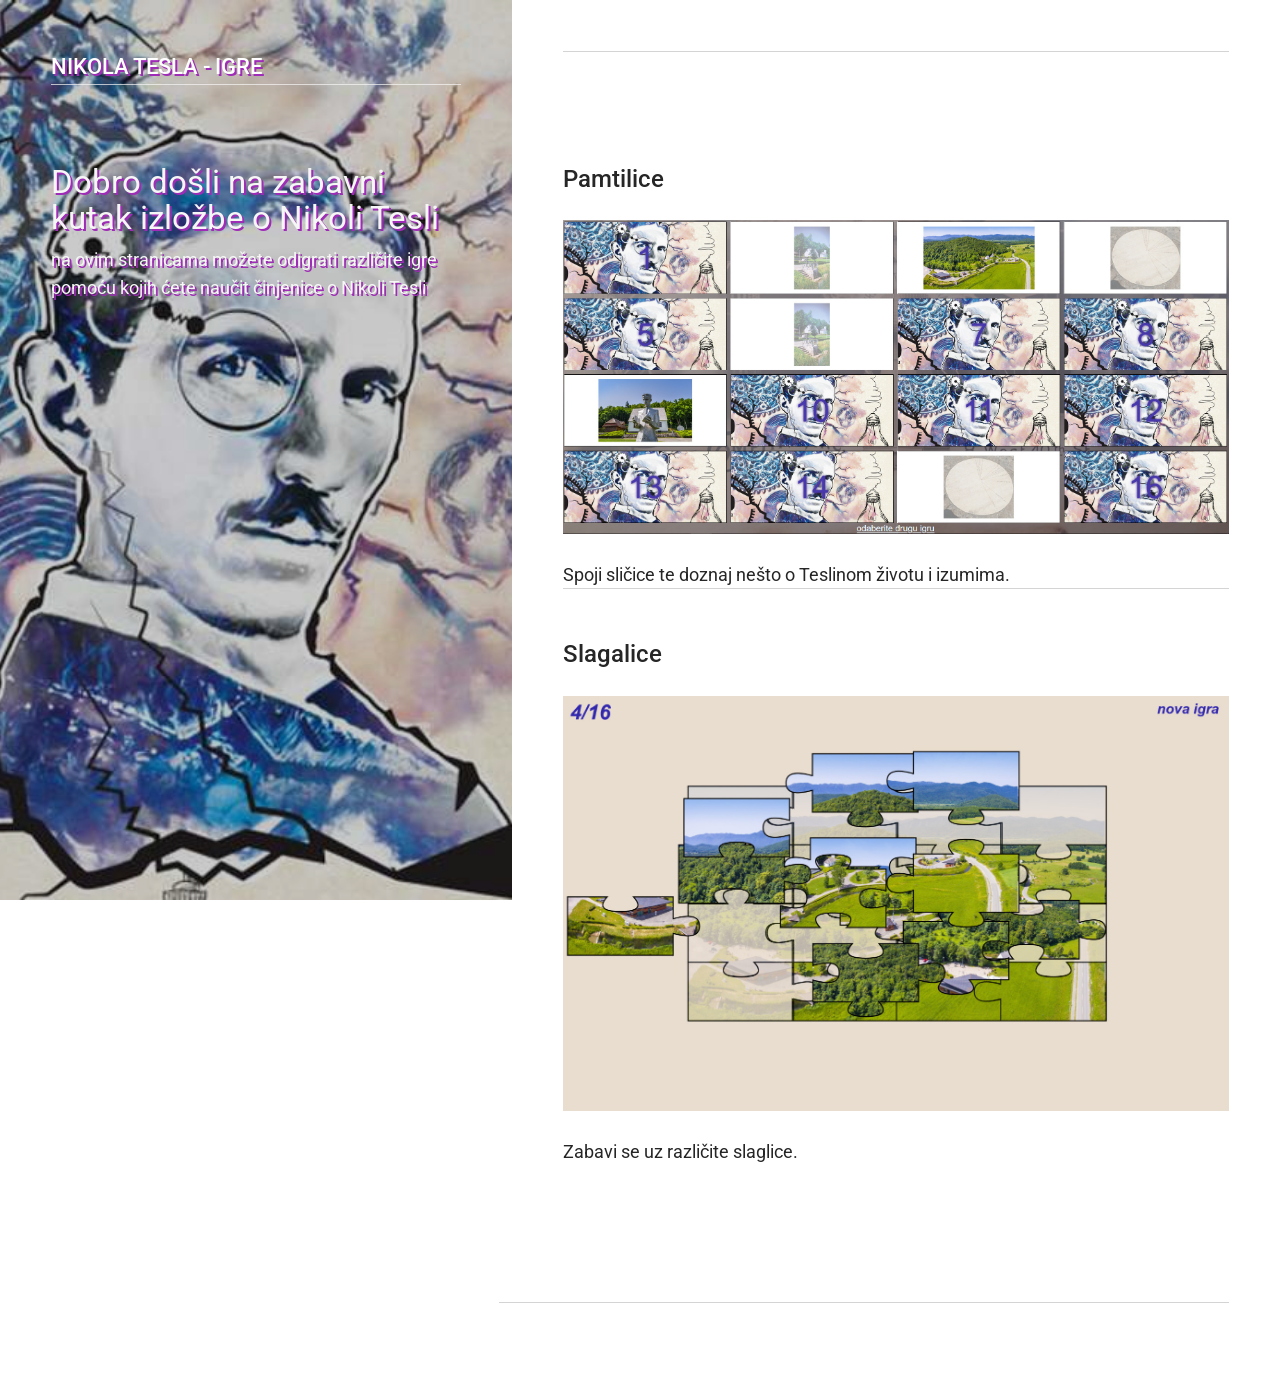
==== index.html @ 5ed70e1e "fix" ====
<!DOCTYPE html>
<html lang="en">

<head>
    <meta charset="utf-8">
    <meta http-equiv="X-UA-Compatible" content="IE=edge">
    <meta name="viewport" content="width=device-width,initial-scale=1">
    <title>My blog - Nikola Tesla - igre</title>
    <meta name="robots" content="noindex, nofollow">
    <meta name="generator" content="Publii Open-Source CMS for Static Site">
    <link rel="amphtml" href="https://borna12.github.io/tesla/amp/">
    <link type="application/atom+xml" rel="alternate" href="https://borna12.github.io/tesla/feed.xml">
    <meta property="og:title" content="My blog - Nikola Tesla - igre">
    <meta property="og:site_name" content="My blog - Nikola Tesla - igre">
    <meta property="og:description" content="">
    <meta property="og:url" content="https://borna12.github.io/tesla/">
    <meta property="og:type" content="website">
    <link rel="preconnect" href="https://fonts.gstatic.com/" crossorigin>
    <link href="https://fonts.googleapis.com/css?family=Roboto:400,500" rel="stylesheet">
    <link rel="stylesheet"
        href="https://borna12.github.io/tesla/assets/css/style.css?v=146d277e39de30c2793e023e1980cc60">
    <script
        type="application/ld+json">{"@context":"http://schema.org","@type":"Organization","name":"Nikola Tesla - igre","url":"https://borna12.github.io/tesla"}</script>
    <script async
        src="https://borna12.github.io/tesla/assets/js/lazysizes.min.js?v=dc4b666bb3324aea4ead22e26059c761"></script>
</head>

<body>
    <div class="container">
        <nav class="menu">
            <ul class="navbar__menu"></ul><button class="menu__close js-menu__close">Close</button>
        </nav>
        <div class="content js-content">
            <header>
                <div class="top"><a class="logo" href="https://borna12.github.io/tesla" style="text-shadow: 2px 2px #9f2cb6;">Nikola Tesla - igre</a></div>
                <div class="top top--right is-sticky"></div>
            </header>
            <main class="main">
                <section class="main__left">
                    <div class="hero"><img src="https://borna12.github.io/tesla/media/website/pozadina.jpg"
                            srcset="https://borna12.github.io/tesla/media/website/responsive/pozadina-xs.jpg 300w, https://borna12.github.io/tesla/media/website/responsive/pozadina-sm.jpg 480w, https://borna12.github.io/tesla/media/website/responsive/pozadina-md.jpg 768w, https://borna12.github.io/tesla/media/website/responsive/pozadina-lg.jpg 1024w, https://borna12.github.io/tesla/media/website/responsive/pozadina-xl.jpg 1280w, https://borna12.github.io/tesla/media/website/responsive/pozadina-2xl.jpg 1600w"
                            sizes="(min-width: 61.3125em) 50vw, 100vw" alt=""></div>
                    <header>
                        <h1>Dobro došli na zabavni kutak izložbe o Nikoli Tesli</h1>
                        <p>na ovim stranicama možete odigrati različite igre pomoću kojih ćete naučit činjenice o Nikoli
                            Tesli</p>
                    </header>
                </section>
                <div class="main__right category">
                    <div>
                        <article>
                            <header>
                                <h2><a href="https://borna12.github.io/tesla/pamtilica/index.html">Pamtilice</a></h2>
                                <p class="post__meta"><time datetime="2020-02-16T18:24">February 16, 2020 </time>by <a
                                        href="https://borna12.github.io/tesla/authors/josip-mihaljevic-marijana-boric/"
                                        title="Josip Mihaljević; Marijana Borić">Josip Mihaljević; Marijana Borić</a>
                                </p>
                            </header>
                            <p><a href="https://borna12.github.io/tesla/pamtilica/index.html"><img src="pamtilica.jpg" style="width:100%;height:auto"></a></p>
                            <p>Spoji sličice te doznaj nešto o Teslinom životu i izumima.</p>
                        </article>
                        <article>
                            <header>
                                <h2><a href="https://borna12.github.io/tesla/slagalice/index.html">Slagalice</a></h2>
                                <p class="post__meta"><time datetime="2020-02-16T18:18">February 16, 2020 </time>by <a
                                        href="https://borna12.github.io/tesla/authors/josip-mihaljevic-marijana-boric/"
                                        title="Josip Mihaljević; Marijana Borić">Josip Mihaljević; Marijana Borić</a>
                                </p>
                            </header>
                            <p><a href="https://borna12.github.io/tesla/slagalice/index.html"><img src="slagalica.jpg" style="width:100%;height:auto"></a></p>
                            <p>Zabavi se uz različite slaglice.</p>
                        </article>
                    </div>
                </div>
            </main>
            <footer class="footer">
                <div class="footer__copyright">Powered by Publii</div>
            </footer>
        </div>
    </div>
    <script defer="defer"
        src="https://borna12.github.io/tesla/assets/js/jquery-3.2.1.slim.min.js?v=f307ecc7f6353949f03c06ffa70652a2"></script>
    <script defer="defer"
        src="https://borna12.github.io/tesla/assets/js/scripts.min.js?v=26d3bc49d3a07b5c3737fd74ea1ba4d4"></script>
</body>

</html>
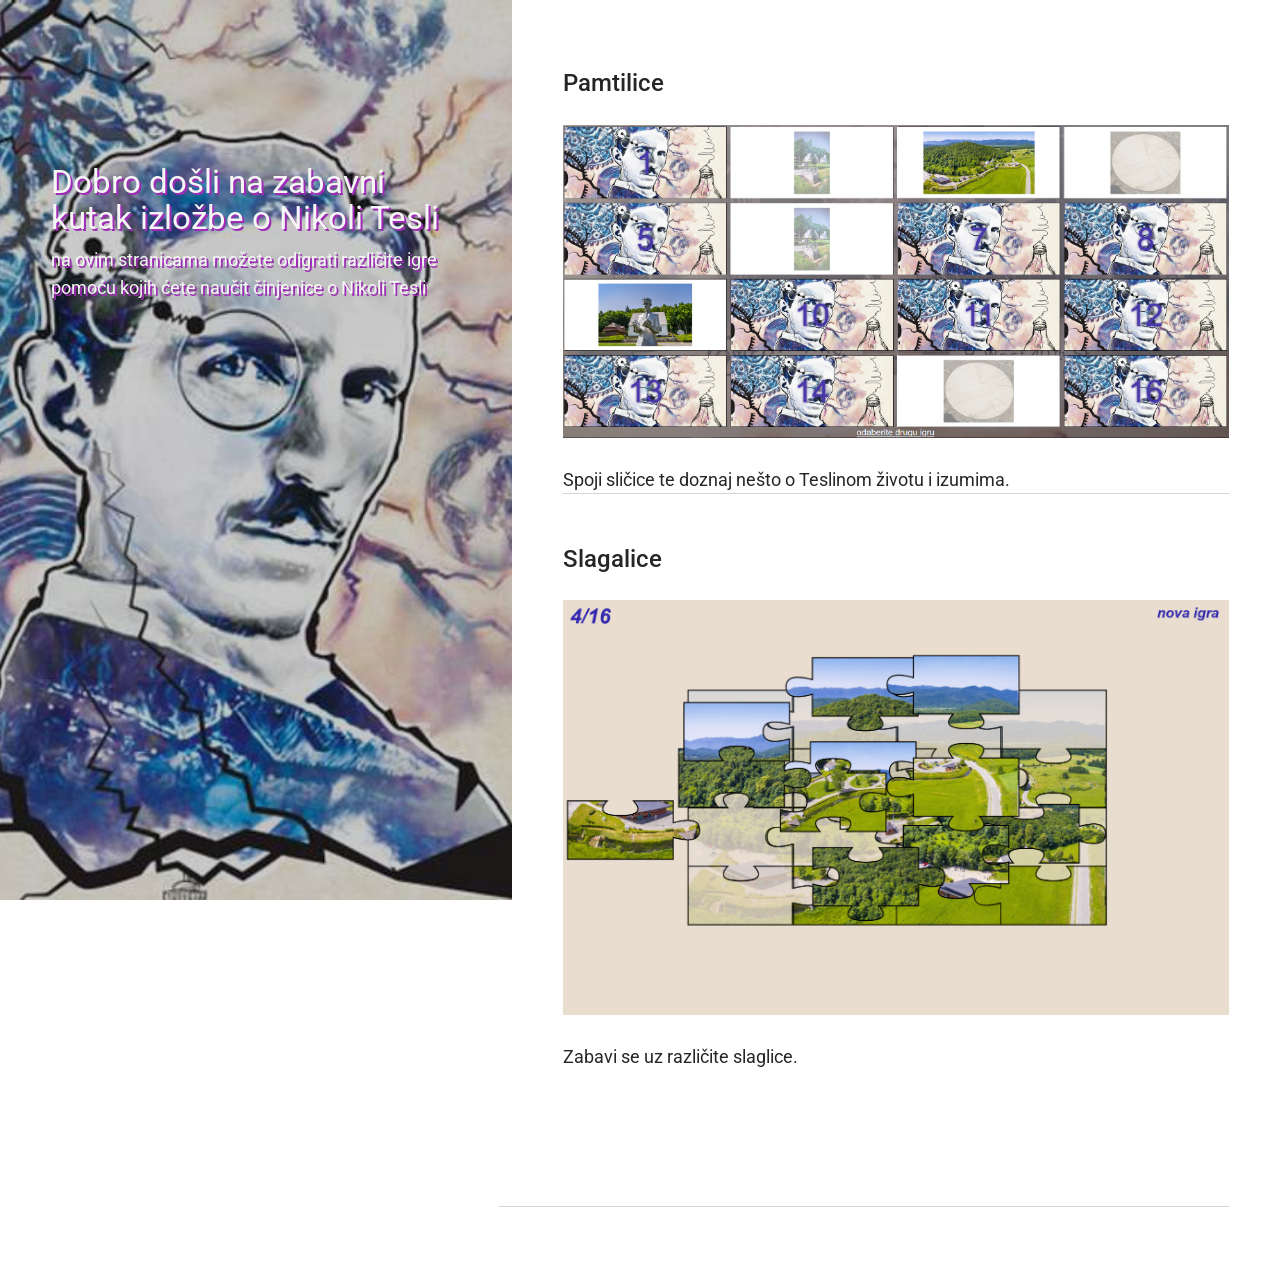
==== commit 93feaeca: "header" ====
--- a/index.html
+++ b/index.html
@@ -31,10 +31,7 @@
             <ul class="navbar__menu"></ul><button class="menu__close js-menu__close">Close</button>
         </nav>
         <div class="content js-content">
-            <header>
-                <div class="top"><a class="logo" href="https://borna12.github.io/tesla" style="text-shadow: 2px 2px #9f2cb6;">Nikola Tesla - igre</a></div>
-                <div class="top top--right is-sticky"></div>
-            </header>
+           
             <main class="main">
                 <section class="main__left">
                     <div class="hero"><img src="https://borna12.github.io/tesla/media/website/pozadina.jpg"
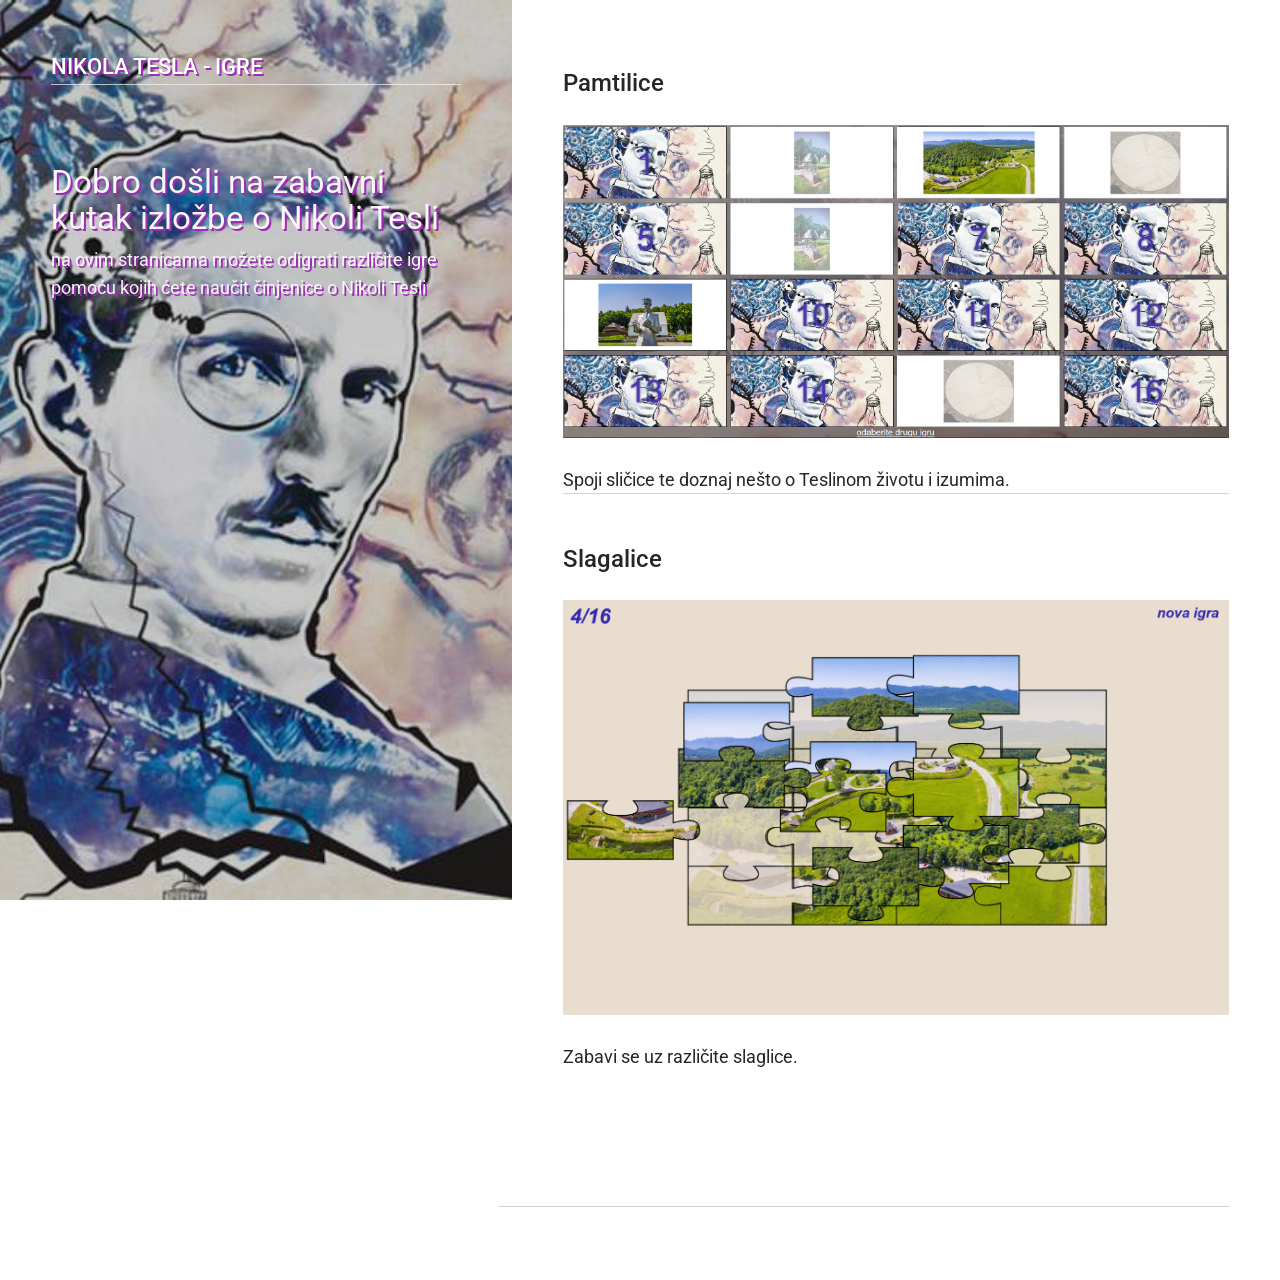
==== commit 4ca14b82: "efekt" ====
--- a/index.html
+++ b/index.html
@@ -5,13 +5,13 @@
     <meta charset="utf-8">
     <meta http-equiv="X-UA-Compatible" content="IE=edge">
     <meta name="viewport" content="width=device-width,initial-scale=1">
-    <title>My blog - Nikola Tesla - igre</title>
+    <title>Nikola Tesla - igre</title>
     <meta name="robots" content="noindex, nofollow">
     <meta name="generator" content="Publii Open-Source CMS for Static Site">
     <link rel="amphtml" href="https://borna12.github.io/tesla/amp/">
     <link type="application/atom+xml" rel="alternate" href="https://borna12.github.io/tesla/feed.xml">
-    <meta property="og:title" content="My blog - Nikola Tesla - igre">
-    <meta property="og:site_name" content="My blog - Nikola Tesla - igre">
+    <meta property="og:title" content="Nikola Tesla - igre">
+    <meta property="og:site_name" content="Nikola Tesla - igre">
     <meta property="og:description" content="">
     <meta property="og:url" content="https://borna12.github.io/tesla/">
     <meta property="og:type" content="website">
@@ -31,7 +31,9 @@
             <ul class="navbar__menu"></ul><button class="menu__close js-menu__close">Close</button>
         </nav>
         <div class="content js-content">
-           
+            <header>
+                <div class="top"><a class="logo" href="https://borna12.github.io/tesla" style="text-shadow: 2px 2px #9f2cb6;">Nikola Tesla - igre</a></div>
+            </header>
             <main class="main">
                 <section class="main__left">
                     <div class="hero"><img src="https://borna12.github.io/tesla/media/website/pozadina.jpg"
@@ -53,7 +55,15 @@
                                         title="Josip Mihaljević; Marijana Borić">Josip Mihaljević; Marijana Borić</a>
                                 </p>
                             </header>
-                            <p><a href="https://borna12.github.io/tesla/pamtilica/index.html"><img src="pamtilica.jpg" style="width:100%;height:auto"></a></p>
+                            <p><a href="https://borna12.github.io/tesla/pamtilica/index.html">
+                                
+                                <div class="hover01 column">
+                                    <div>
+                                      <figure><img src="pamtilica.jpg" style="width:100%;height:auto">
+                                      </figure>
+                                    </div>
+                                    </div></a>
+                                    </p>
                             <p>Spoji sličice te doznaj nešto o Teslinom životu i izumima.</p>
                         </article>
                         <article>
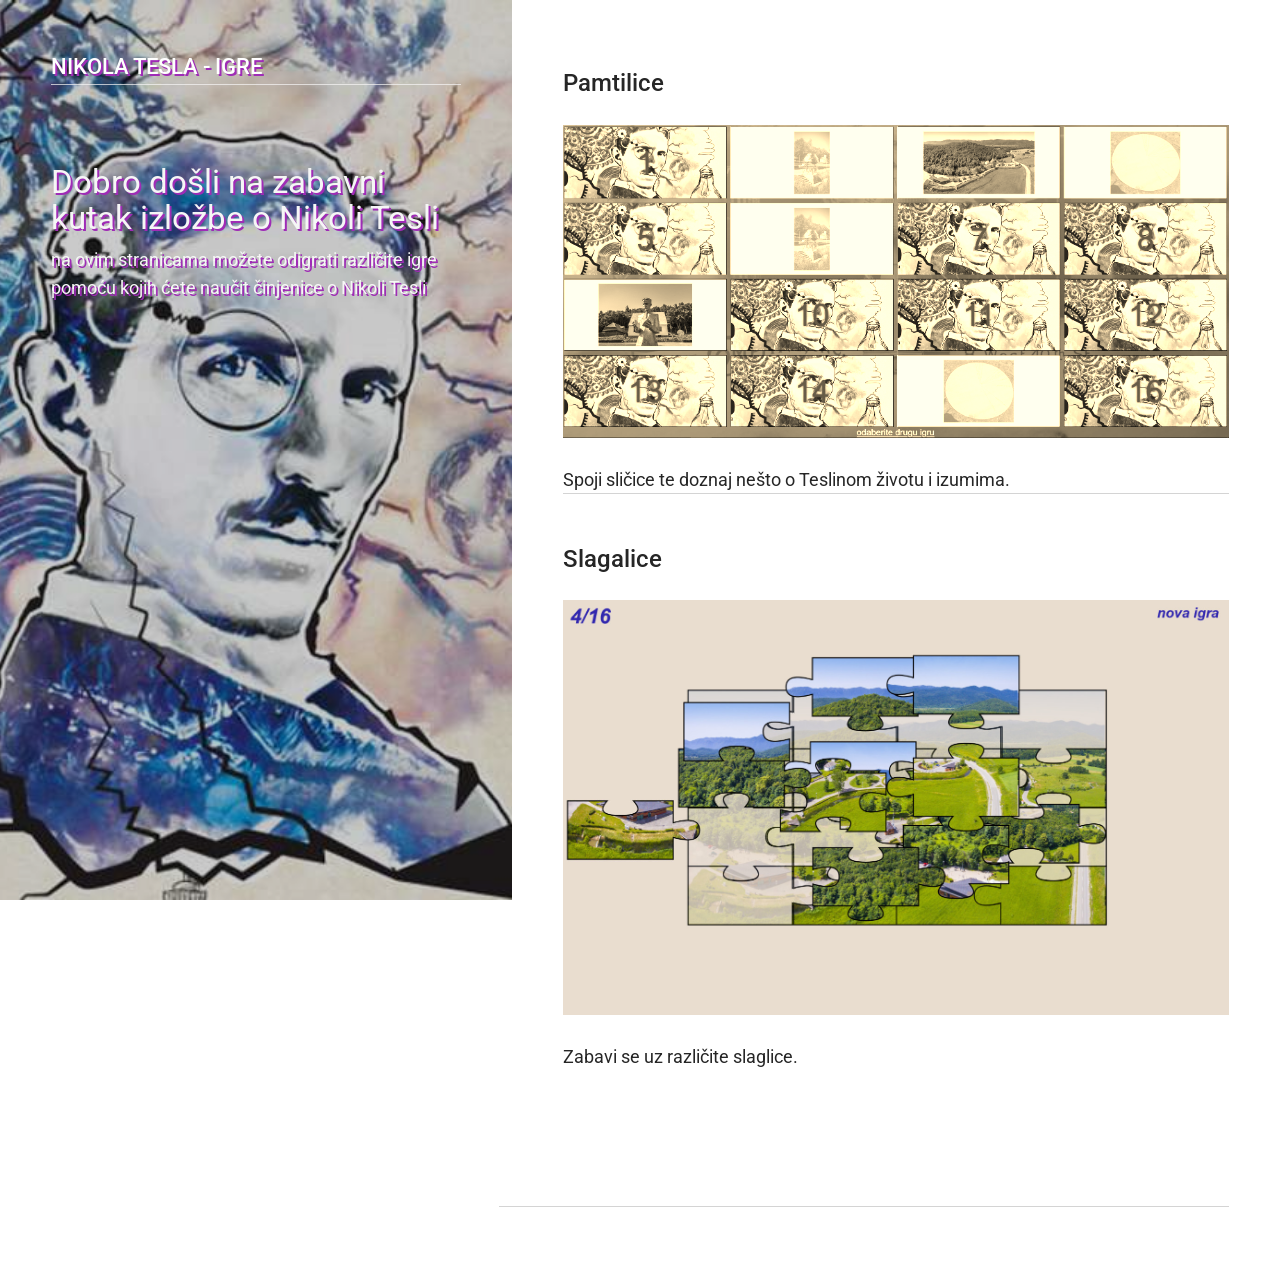
==== commit b1b339aa: "sepia" ====
--- a/index.html
+++ b/index.html
@@ -57,12 +57,13 @@
                             </header>
                             <p><a href="https://borna12.github.io/tesla/pamtilica/index.html">
                                 
-                                <div class="hover01 column">
+                                <div class="hover09 column">
                                     <div>
                                       <figure><img src="pamtilica.jpg" style="width:100%;height:auto">
                                       </figure>
                                     </div>
                                     </div></a>
+                                    
                                     </p>
                             <p>Spoji sličice te doznaj nešto o Teslinom životu i izumima.</p>
                         </article>
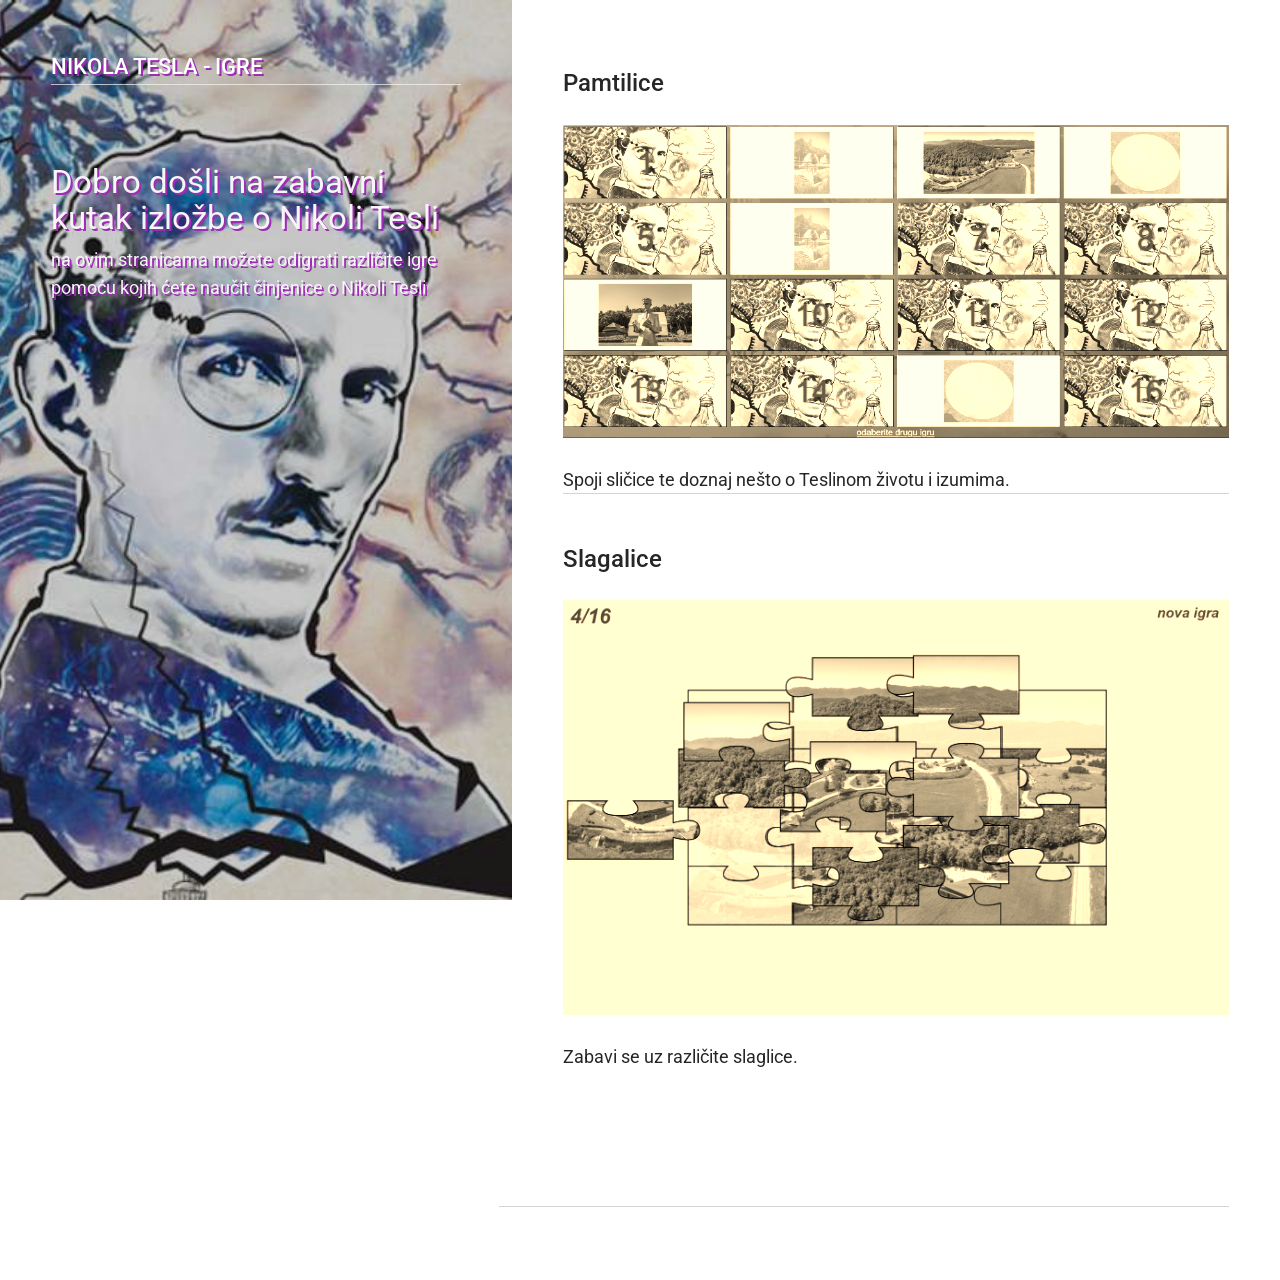
==== commit 368c1698: "sep2" ====
--- a/index.html
+++ b/index.html
@@ -75,7 +75,13 @@
                                         title="Josip Mihaljević; Marijana Borić">Josip Mihaljević; Marijana Borić</a>
                                 </p>
                             </header>
-                            <p><a href="https://borna12.github.io/tesla/slagalice/index.html"><img src="slagalica.jpg" style="width:100%;height:auto"></a></p>
+                            <p><a href="https://borna12.github.io/tesla/slagalice/index.html">
+                                <div class="hover09 column">
+                                    <div>
+                                      <figure>
+                                <img src="slagalica.jpg" style="width:100%;height:auto"> </figure>
+                            </div>
+                            </div></a></p>
                             <p>Zabavi se uz različite slaglice.</p>
                         </article>
                     </div>
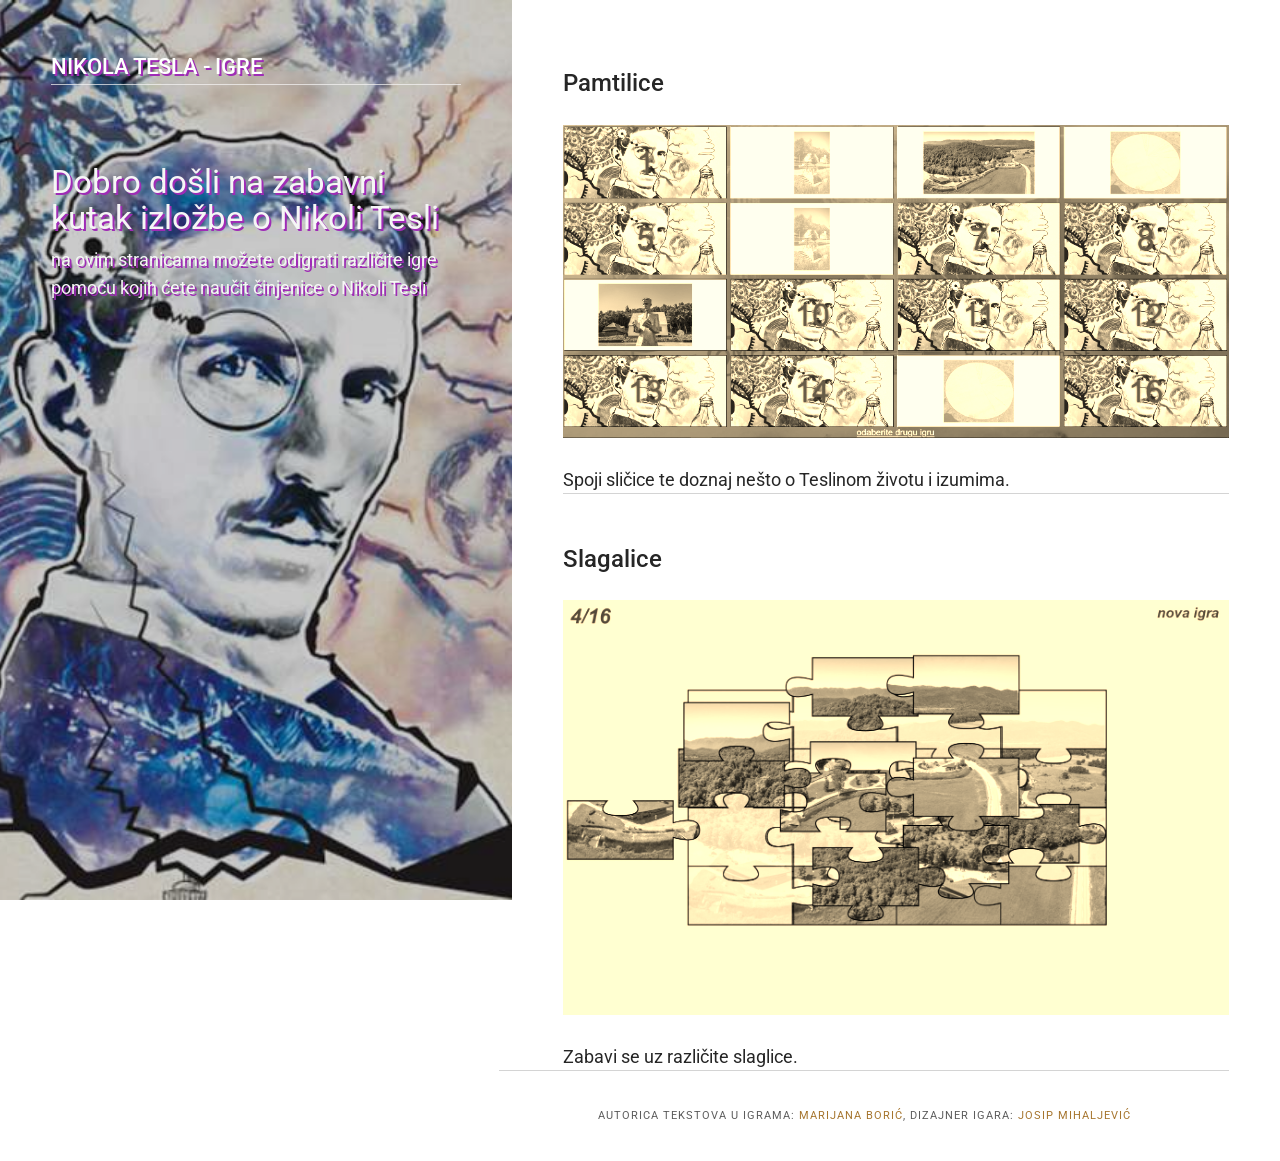
==== commit 41c2ae0e: "tesla gotovo" ====
--- a/index.html
+++ b/index.html
@@ -10,6 +10,23 @@
     <meta name="generator" content="Publii Open-Source CMS for Static Site">
     <link rel="amphtml" href="https://borna12.github.io/tesla/amp/">
     <link type="application/atom+xml" rel="alternate" href="https://borna12.github.io/tesla/feed.xml">
+    <link rel="apple-touch-icon" sizes="57x57" href="apple-icon-57x57.png">
+    <link rel="apple-touch-icon" sizes="60x60" href="apple-icon-60x60.png">
+    <link rel="apple-touch-icon" sizes="72x72" href="apple-icon-72x72.png">
+    <link rel="apple-touch-icon" sizes="76x76" href="apple-icon-76x76.png">
+    <link rel="apple-touch-icon" sizes="114x114" href="apple-icon-114x114.png">
+    <link rel="apple-touch-icon" sizes="120x120" href="apple-icon-120x120.png">
+    <link rel="apple-touch-icon" sizes="144x144" href="apple-icon-144x144.png">
+    <link rel="apple-touch-icon" sizes="152x152" href="apple-icon-152x152.png">
+    <link rel="apple-touch-icon" sizes="180x180" href="apple-icon-180x180.png">
+    <link rel="icon" type="image/png" sizes="192x192" href="android-icon-192x192.png">
+    <link rel="icon" type="image/png" sizes="32x32" href="favicon-32x32.png">
+    <link rel="icon" type="image/png" sizes="96x96" href="favicon-96x96.png">
+    <link rel="icon" type="image/png" sizes="16x16" href="favicon-16x16.png">
+    <META NAME="ROBOTS" CONTENT="NOINDEX, NOFOLLOW">
+    <link rel="manifest" href="manifest.json">
+    <meta name="msapplication-TileColor" content="#ffffff">
+    <meta name="msapplication-TileImage" content="ms-icon-144x144.png">
     <meta property="og:title" content="Nikola Tesla - igre">
     <meta property="og:site_name" content="Nikola Tesla - igre">
     <meta property="og:description" content="">
@@ -87,8 +104,8 @@
                     </div>
                 </div>
             </main>
-            <footer class="footer">
-                <div class="footer__copyright">Powered by Publii</div>
+            <footer class="footer" style="margin-top: 0;">
+                <div class="footer__copyright" style="display: block; text-align: center; width:100%">autorica tekstova u igrama: <a href="http://info.hazu.hr/hr/clanovi_akademije/osobne_stranice/mboric/mboric_biografija/" target="_blank">Marijana Borić</a>, dizajner igara: <a href="http://ihjj.hr/istrazivac/josip-mihaljevic/88/" target="_blank">Josip Mihaljević</a> </div>
             </footer>
         </div>
     </div>
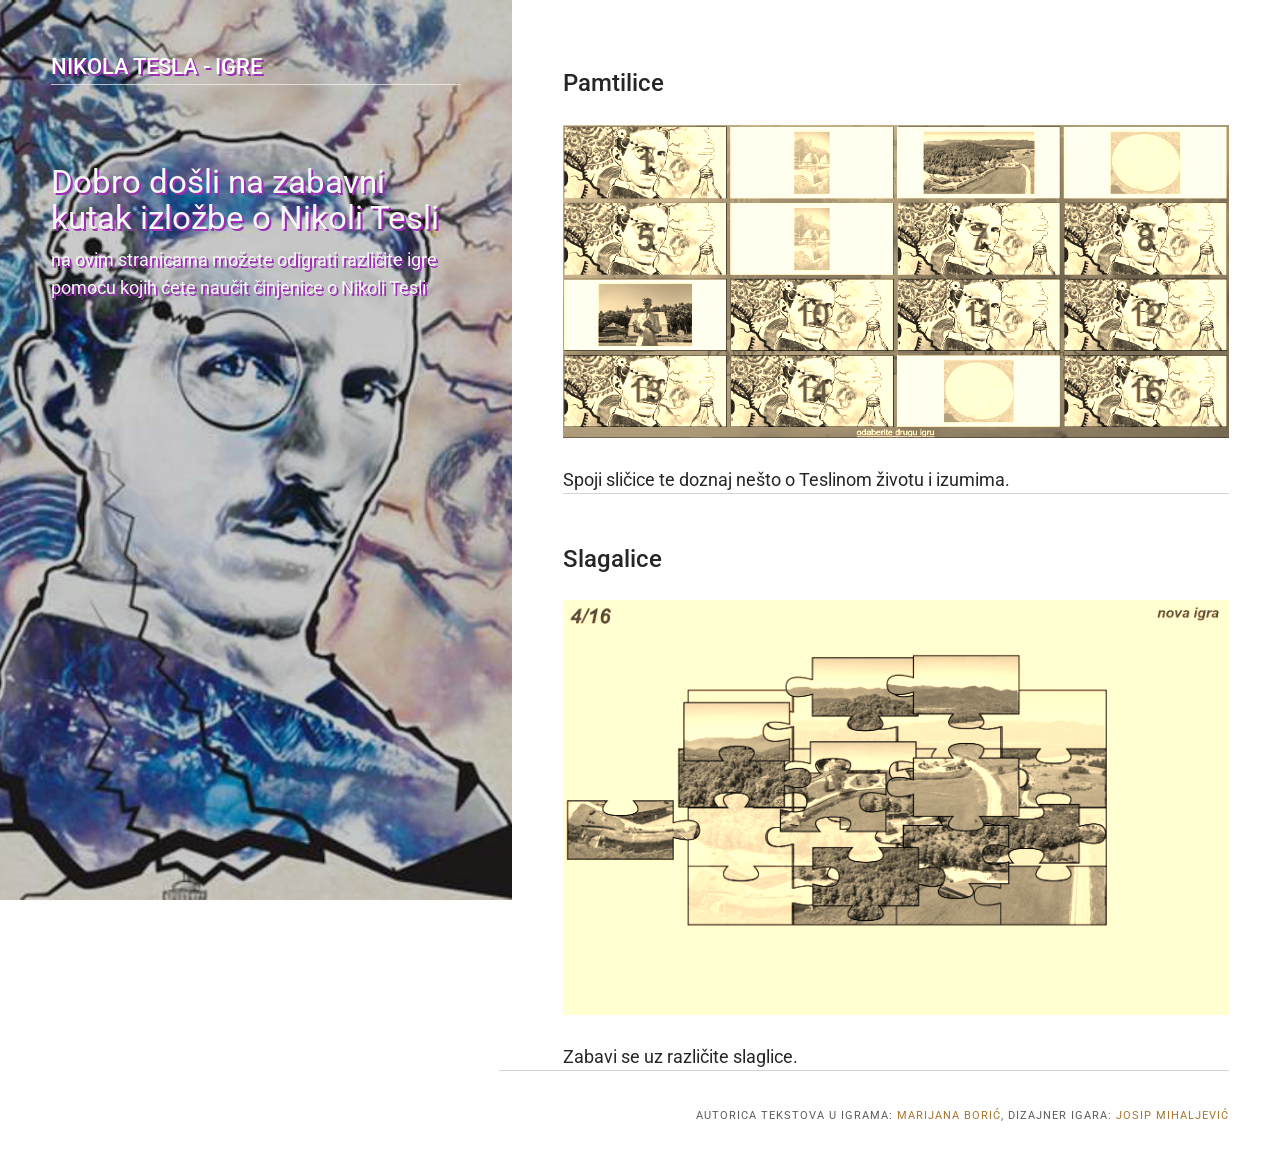
==== commit 827996c0: "popravke" ====
--- a/index.html
+++ b/index.html
@@ -63,7 +63,7 @@
                     </header>
                 </section>
                 <div class="main__right category">
-                    <div>
+                    <div style="max-width:100%">
                         <article>
                             <header>
                                 <h2><a href="https://borna12.github.io/tesla/pamtilica/index.html">Pamtilice</a></h2>
@@ -105,7 +105,7 @@
                 </div>
             </main>
             <footer class="footer" style="margin-top: 0;">
-                <div class="footer__copyright" style="display: block; text-align: center; width:100%">autorica tekstova u igrama: <a href="http://info.hazu.hr/hr/clanovi_akademije/osobne_stranice/mboric/mboric_biografija/" target="_blank">Marijana Borić</a>, dizajner igara: <a href="http://ihjj.hr/istrazivac/josip-mihaljevic/88/" target="_blank">Josip Mihaljević</a> </div>
+                <div class="footer__copyright" style="display: block; text-align: right; width:100%">autorica tekstova u igrama: <a href="http://info.hazu.hr/hr/clanovi_akademije/osobne_stranice/mboric/mboric_biografija/" target="_blank">Marijana Borić</a>, dizajner igara: <a href="http://ihjj.hr/istrazivac/josip-mihaljevic/88/" target="_blank">Josip Mihaljević</a> </div>
             </footer>
         </div>
     </div>
